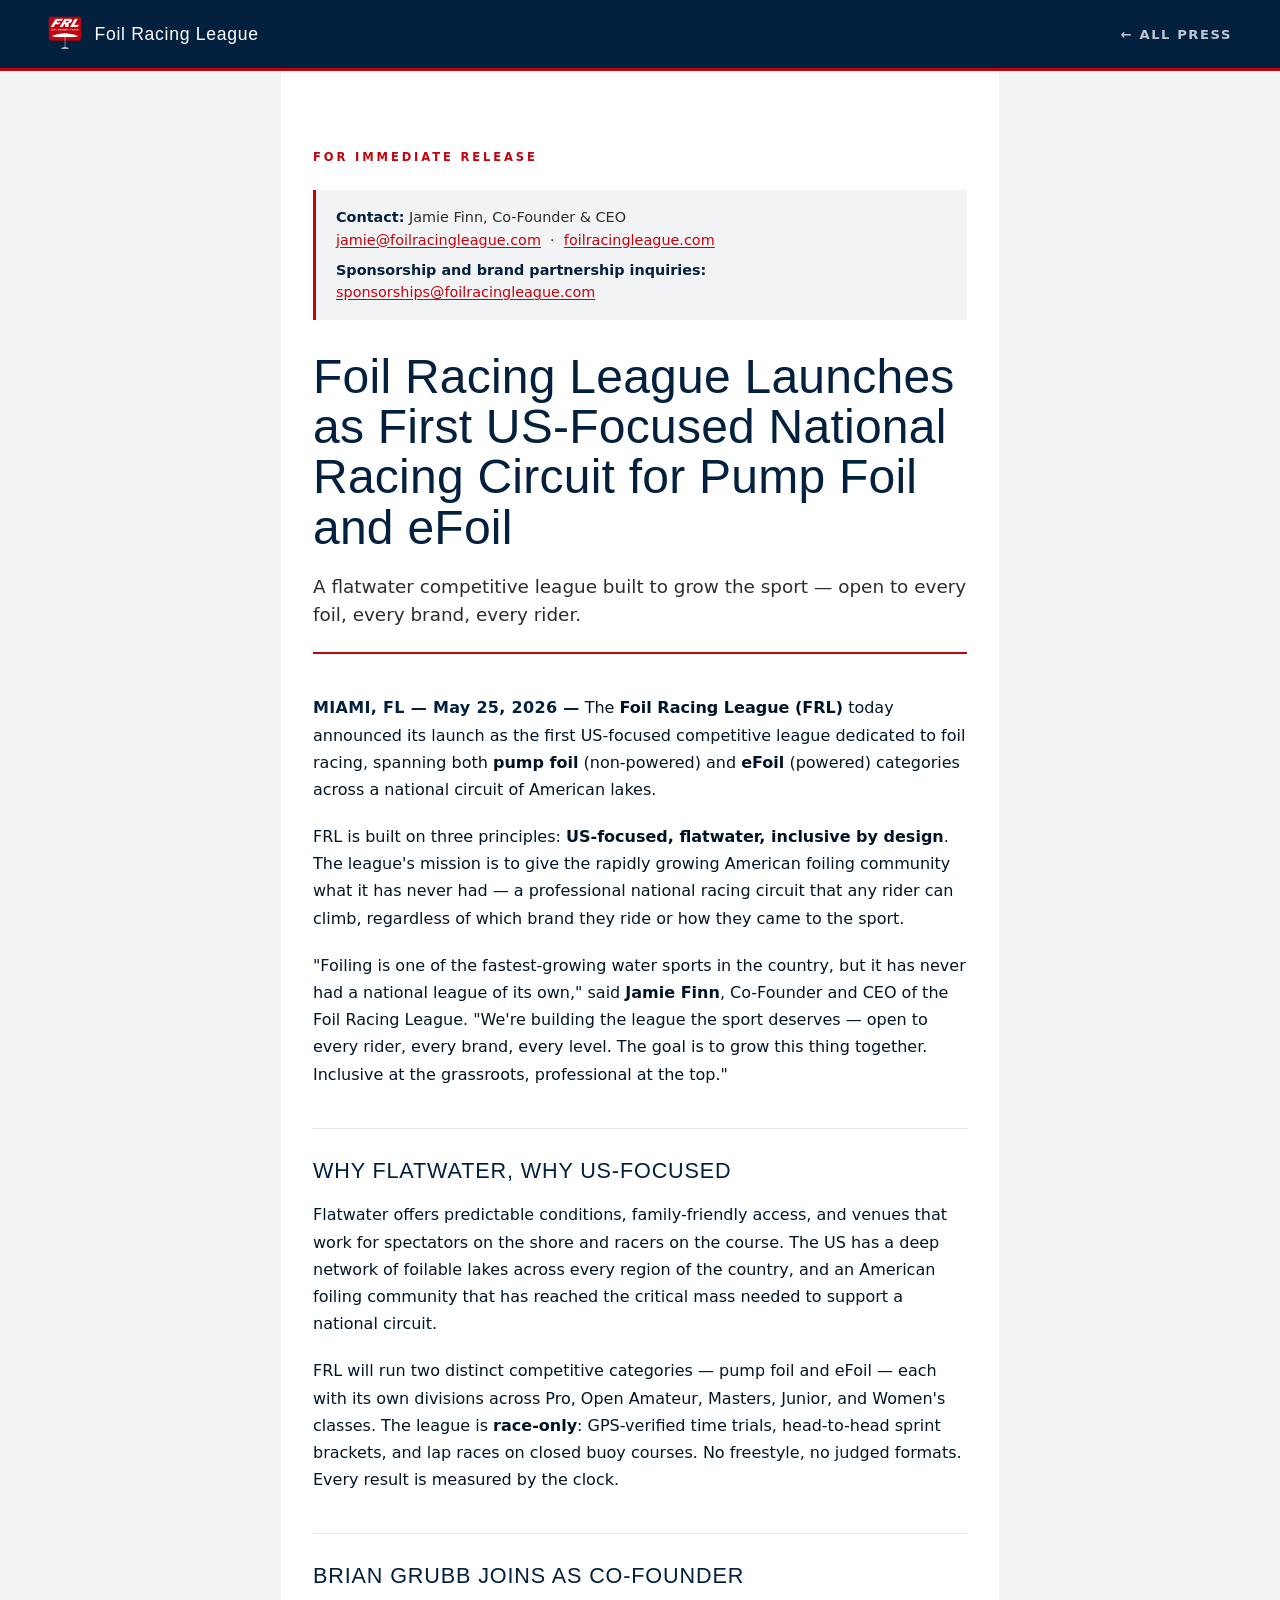
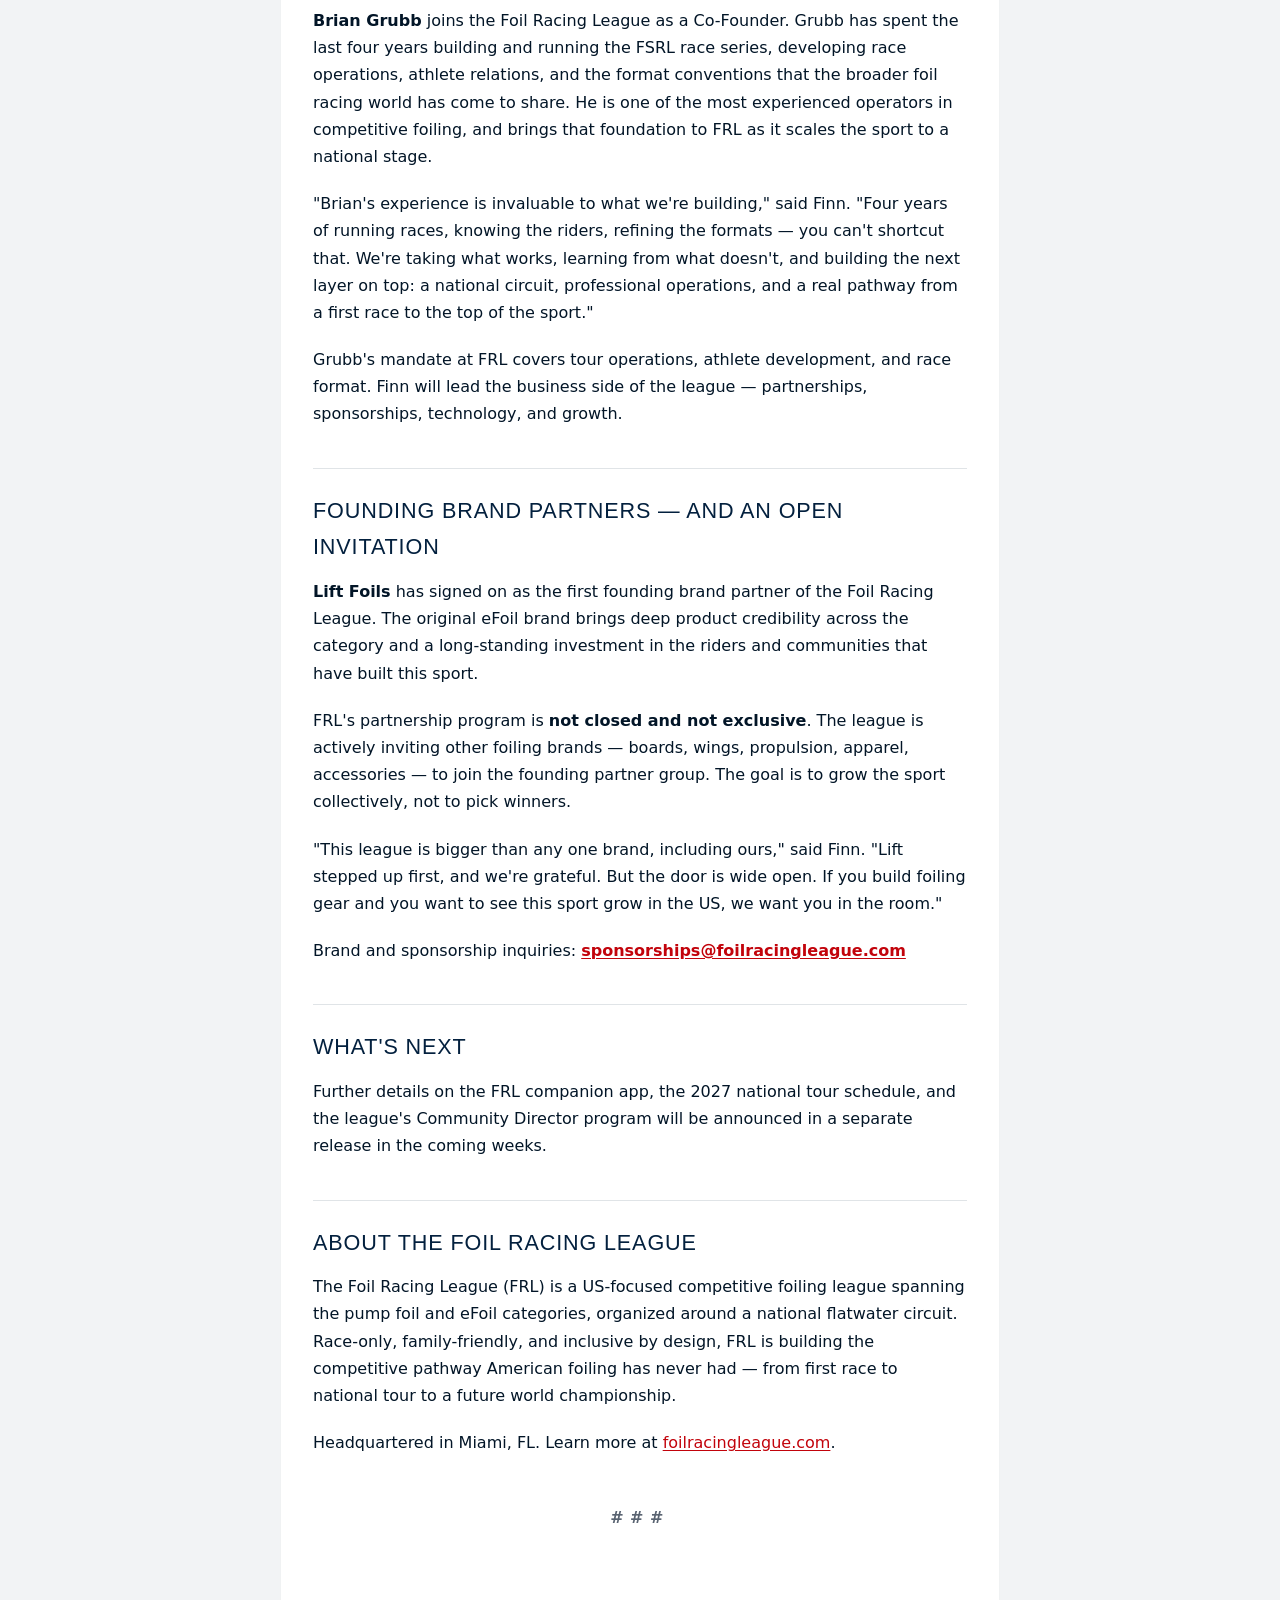
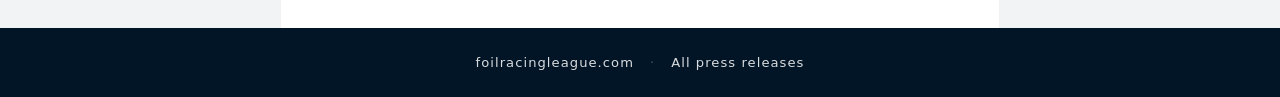
==== press/2026-05-25-frl-launches.html @ 20ca93b4 "Add files via upload" ====
<!DOCTYPE html>
<html lang="en">
<head>
<meta charset="UTF-8">
<meta name="viewport" content="width=device-width, initial-scale=1.0">
<title>Foil Racing League Launches as First US-Focused National Racing Circuit — Foil Racing League</title>
<meta name="description" content="The Foil Racing League today announced its launch as the first US-focused competitive league dedicated to pump foil and eFoil racing.">
<link rel="stylesheet" href="../styles.css">
<link rel="stylesheet" href="press.css">
</head>
<body>

<header class="press-nav">
  <a href="../index.html" class="press-nav__logo">
    <img src="../assets/frl-logo.png" alt="FRL" class="press-nav__badge">
    <span>Foil Racing League</span>
  </a>
  <a href="../index.html#press" class="press-nav__back">← All press</a>
</header>

<article class="release">

  <div class="release__tag">FOR IMMEDIATE RELEASE</div>

  <div class="release__contacts">
    <p>
      <strong>Contact:</strong> Jamie Finn, Co-Founder &amp; CEO<br>
      <a href="mailto:jamie@foilracingleague.com">jamie@foilracingleague.com</a> &nbsp;·&nbsp;
      <a href="https://foilracingleague.com">foilracingleague.com</a>
    </p>
    <p>
      <strong>Sponsorship and brand partnership inquiries:</strong><br>
      <a href="mailto:sponsorships@foilracingleague.com">sponsorships@foilracingleague.com</a>
    </p>
  </div>

  <h1 class="release__headline">
    Foil Racing League Launches as First US-Focused National Racing Circuit for Pump Foil and eFoil
  </h1>

  <p class="release__subhead">
    A flatwater competitive league built to grow the sport — open to every foil, every brand, every rider.
  </p>

  <div class="release__body">

    <p><span class="release__dateline">MIAMI, FL — May 25, 2026 —</span> The <strong>Foil Racing League (FRL)</strong> today announced its launch as the first US-focused competitive league dedicated to foil racing, spanning both <strong>pump foil</strong> (non-powered) and <strong>eFoil</strong> (powered) categories across a national circuit of American lakes.</p>

    <p>FRL is built on three principles: <strong>US-focused, flatwater, inclusive by design</strong>. The league's mission is to give the rapidly growing American foiling community what it has never had — a professional national racing circuit that any rider can climb, regardless of which brand they ride or how they came to the sport.</p>

    <p>"Foiling is one of the fastest-growing water sports in the country, but it has never had a national league of its own," said <strong>Jamie Finn</strong>, Co-Founder and CEO of the Foil Racing League. "We're building the league the sport deserves — open to every rider, every brand, every level. The goal is to grow this thing together. Inclusive at the grassroots, professional at the top."</p>

    <h2 class="release__subheadline">Why flatwater, why US-focused</h2>

    <p>Flatwater offers predictable conditions, family-friendly access, and venues that work for spectators on the shore and racers on the course. The US has a deep network of foilable lakes across every region of the country, and an American foiling community that has reached the critical mass needed to support a national circuit.</p>

    <p>FRL will run two distinct competitive categories — pump foil and eFoil — each with its own divisions across Pro, Open Amateur, Masters, Junior, and Women's classes. The league is <strong>race-only</strong>: GPS-verified time trials, head-to-head sprint brackets, and lap races on closed buoy courses. No freestyle, no judged formats. Every result is measured by the clock.</p>

    <h2 class="release__subheadline">Brian Grubb joins as Co-Founder</h2>

    <p><strong>Brian Grubb</strong> joins the Foil Racing League as a Co-Founder. Grubb has spent the last four years building and running the FSRL race series, developing race operations, athlete relations, and the format conventions that the broader foil racing world has come to share. He is one of the most experienced operators in competitive foiling, and brings that foundation to FRL as it scales the sport to a national stage.</p>

    <p>"Brian's experience is invaluable to what we're building," said Finn. "Four years of running races, knowing the riders, refining the formats — you can't shortcut that. We're taking what works, learning from what doesn't, and building the next layer on top: a national circuit, professional operations, and a real pathway from a first race to the top of the sport."</p>

    <p>Grubb's mandate at FRL covers tour operations, athlete development, and race format. Finn will lead the business side of the league — partnerships, sponsorships, technology, and growth.</p>

    <h2 class="release__subheadline">Founding brand partners — and an open invitation</h2>

    <p><strong>Lift Foils</strong> has signed on as the first founding brand partner of the Foil Racing League. The original eFoil brand brings deep product credibility across the category and a long-standing investment in the riders and communities that have built this sport.</p>

    <p>FRL's partnership program is <strong>not closed and not exclusive</strong>. The league is actively inviting other foiling brands — boards, wings, propulsion, apparel, accessories — to join the founding partner group. The goal is to grow the sport collectively, not to pick winners.</p>

    <p>"This league is bigger than any one brand, including ours," said Finn. "Lift stepped up first, and we're grateful. But the door is wide open. If you build foiling gear and you want to see this sport grow in the US, we want you in the room."</p>

    <p>Brand and sponsorship inquiries: <a href="mailto:sponsorships@foilracingleague.com"><strong>sponsorships@foilracingleague.com</strong></a></p>

    <h2 class="release__subheadline">What's next</h2>

    <p>Further details on the FRL companion app, the 2027 national tour schedule, and the league's Community Director program will be announced in a separate release in the coming weeks.</p>

    <h2 class="release__subheadline">About the Foil Racing League</h2>

    <p>The Foil Racing League (FRL) is a US-focused competitive foiling league spanning the pump foil and eFoil categories, organized around a national flatwater circuit. Race-only, family-friendly, and inclusive by design, FRL is building the competitive pathway American foiling has never had — from first race to national tour to a future world championship.</p>

    <p>Headquartered in Miami, FL. Learn more at <a href="https://foilracingleague.com">foilracingleague.com</a>.</p>

    <p class="release__end">###</p>

  </div>

</article>

<footer class="press-footer">
  <a href="../index.html">foilracingleague.com</a>
  <span>·</span>
  <a href="../index.html#press">All press releases</a>
</footer>

</body>
</html>
---- styles.css ----
/* ============================================================
   FRL — FOIL RACING LEAGUE
   Athletic American sports league aesthetic.
   Big display type, sharp color blocking, generous whitespace.
   ============================================================ */

:root {
  --navy: #03203E;
  --navy-deep: #021527;
  --navy-soft: #0a3057;
  --red: #C2030B;
  --red-bright: #E01018;
  --white: #FFFFFF;
  --off-white: #F2F3F5;
  --light: #E8EAED;
  --slate: #5A6472;
  --slate-dark: #2C2C2A;
  --black: #060A12;

  --font-display: 'Bebas Neue', 'Arial Black', sans-serif;
  --font-body: 'Manrope', system-ui, -apple-system, sans-serif;

  --container: 1200px;
  --section-pad: clamp(4rem, 9vw, 8rem);
  --gutter: clamp(1.25rem, 4vw, 3rem);
  --radius: 4px;
}

/* ============================================================
   RESET / BASE
   ============================================================ */

*, *::before, *::after { box-sizing: border-box; }
html { scroll-behavior: smooth; -webkit-text-size-adjust: 100%; }
body {
  margin: 0;
  font-family: var(--font-body);
  font-size: 17px;
  line-height: 1.6;
  color: var(--navy);
  background: var(--white);
  font-weight: 400;
  -webkit-font-smoothing: antialiased;
  -moz-osx-font-smoothing: grayscale;
  text-rendering: optimizeLegibility;
}

img { max-width: 100%; height: auto; display: block; }
a { color: inherit; text-decoration: none; }
button { font: inherit; cursor: pointer; border: none; background: none; }
ul { list-style: none; padding: 0; margin: 0; }
h1, h2, h3, h4, p { margin: 0; }

::selection { background: var(--red); color: var(--white); }

/* ============================================================
   NAV
   ============================================================ */

.nav {
  position: fixed;
  top: 0; left: 0; right: 0;
  z-index: 50;
  display: flex;
  align-items: center;
  justify-content: space-between;
  padding: 1rem var(--gutter);
  background: rgba(3, 32, 62, 0.92);
  backdrop-filter: blur(12px);
  -webkit-backdrop-filter: blur(12px);
  border-bottom: 1px solid rgba(255, 255, 255, 0.08);
  transition: background 0.3s ease, padding 0.3s ease;
}
.nav.scrolled { padding: 0.65rem var(--gutter); background: rgba(2, 21, 39, 0.96); }
.nav__brand { display: flex; align-items: center; gap: 0.75rem; }
.nav__logo { width: 32px; height: auto; }
.nav__name {
  font-family: var(--font-display);
  font-size: 1.3rem;
  letter-spacing: 0.06em;
  color: var(--white);
  font-weight: 400;
}
.nav__links { display: flex; gap: 2rem; }
.nav__links a {
  color: rgba(255, 255, 255, 0.85);
  font-size: 0.85rem;
  font-weight: 600;
  letter-spacing: 0.08em;
  text-transform: uppercase;
  position: relative;
  padding: 0.5rem 0;
  transition: color 0.2s;
}
.nav__links a::after {
  content: '';
  position: absolute;
  bottom: 0;
  left: 0;
  width: 0;
  height: 2px;
  background: var(--red);
  transition: width 0.25s ease;
}
.nav__links a:hover { color: var(--white); }
.nav__links a:hover::after { width: 100%; }
.nav__cta {
  background: var(--red);
  color: var(--white);
  padding: 0.65rem 1.25rem;
  font-size: 0.8rem;
  font-weight: 700;
  letter-spacing: 0.08em;
  text-transform: uppercase;
  border-radius: var(--radius);
  transition: transform 0.2s ease, background 0.2s ease;
}
.nav__cta:hover { background: var(--red-bright); transform: translateY(-1px); }
.nav__menu-btn { display: none; }

@media (max-width: 880px) {
  .nav__links { display: none; }
  .nav__cta { display: none; }
  .nav__menu-btn {
    display: flex; flex-direction: column; gap: 5px;
    width: 32px; height: 32px;
    align-items: center; justify-content: center;
  }
  .nav__menu-btn span {
    display: block;
    width: 24px; height: 2px;
    background: var(--white);
    transition: transform 0.25s, opacity 0.25s;
  }
  .nav.menu-open .nav__menu-btn span:nth-child(1) { transform: translateY(7px) rotate(45deg); }
  .nav.menu-open .nav__menu-btn span:nth-child(2) { opacity: 0; }
  .nav.menu-open .nav__menu-btn span:nth-child(3) { transform: translateY(-7px) rotate(-45deg); }
  .nav.menu-open .nav__links {
    display: flex;
    position: absolute;
    top: 100%; left: 0; right: 0;
    flex-direction: column;
    gap: 0;
    background: rgba(2, 21, 39, 0.98);
    padding: 1rem 0;
    border-bottom: 2px solid var(--red);
  }
  .nav.menu-open .nav__links a {
    padding: 1rem var(--gutter);
    font-size: 1.05rem;
    border-bottom: 1px solid rgba(255, 255, 255, 0.06);
  }
  .nav.menu-open .nav__cta {
    display: block;
    margin: 1rem var(--gutter);
    text-align: center;
  }
}

/* ============================================================
   HERO
   ============================================================ */

.hero {
  position: relative;
  min-height: 100vh;
  background: var(--navy-deep);
  color: var(--white);
  display: flex;
  align-items: center;
  overflow: hidden;
  padding: 6rem var(--gutter) 4rem;
}
.hero__stripes {
  position: absolute;
  inset: 0;
  display: flex;
  pointer-events: none;
  opacity: 0.12;
}
.stripe { flex: 1; height: 100%; }
.stripe--navy { background: var(--navy-soft); }
.stripe--white { background: var(--white); flex: 0.04; }
.stripe--red { background: var(--red); flex: 0.5; }

.hero__inner {
  position: relative;
  width: 100%;
  max-width: var(--container);
  margin: 0 auto;
  display: grid;
  grid-template-columns: minmax(0, 1fr) minmax(0, 1.4fr);
  gap: clamp(2rem, 6vw, 5rem);
  align-items: center;
}
.hero__badge-wrap {
  display: flex;
  justify-content: center;
  animation: badge-in 1.2s cubic-bezier(0.2, 0.7, 0.3, 1) both;
}
.hero__badge {
  width: min(85%, 380px);
  filter: drop-shadow(0 30px 60px rgba(0,0,0,0.4));
}
.kicker {
  font-family: var(--font-body);
  font-size: 0.78rem;
  font-weight: 700;
  letter-spacing: 0.25em;
  color: var(--red-bright);
  margin-bottom: 1.5rem;
  text-transform: uppercase;
  animation: fade-up 0.9s 0.2s both;
}
.kicker--red { color: var(--red-bright); }
.hero__title {
  font-family: var(--font-display);
  font-size: clamp(4rem, 12vw, 9.5rem);
  line-height: 0.85;
  letter-spacing: -0.01em;
  margin-bottom: 2rem;
  font-weight: 400;
  animation: fade-up 0.9s 0.4s both;
}
.hero__tagline {
  font-size: clamp(1.1rem, 1.8vw, 1.5rem);
  font-weight: 500;
  color: rgba(255, 255, 255, 0.85);
  margin-bottom: 2.5rem;
  max-width: 480px;
  animation: fade-up 0.9s 0.6s both;
}
.hero__cta-row {
  display: flex;
  gap: 1rem;
  flex-wrap: wrap;
  animation: fade-up 0.9s 0.8s both;
}

.btn {
  display: inline-flex;
  align-items: center;
  justify-content: center;
  padding: 1rem 1.75rem;
  font-size: 0.85rem;
  font-weight: 700;
  letter-spacing: 0.12em;
  text-transform: uppercase;
  border-radius: var(--radius);
  transition: transform 0.2s ease, background 0.2s, color 0.2s, border-color 0.2s;
  border: 2px solid transparent;
}
.btn--primary { background: var(--red); color: var(--white); }
.btn--primary:hover { background: var(--red-bright); transform: translateY(-2px); box-shadow: 0 8px 18px rgba(224, 16, 24, 0.35); }
.btn--ghost { color: var(--white); border-color: rgba(255, 255, 255, 0.4); }
.btn--ghost:hover { background: var(--white); color: var(--navy); border-color: var(--white); }
.btn--large { padding: 1.15rem 2rem; font-size: 0.9rem; }

.scroll-cue {
  position: absolute;
  bottom: 2rem;
  left: 50%;
  transform: translateX(-50%);
  display: flex;
  flex-direction: column;
  align-items: center;
  gap: 0.5rem;
  font-size: 0.7rem;
  letter-spacing: 0.4em;
  color: rgba(255, 255, 255, 0.5);
  font-weight: 700;
  animation: fade-up 1s 1s both;
}
.scroll-cue__line {
  width: 1px;
  height: 60px;
  background: linear-gradient(to bottom, rgba(255,255,255,0), rgba(255,255,255,0.6));
  animation: scroll-line 1.8s ease-in-out infinite;
  transform-origin: top;
}

@keyframes badge-in {
  from { opacity: 0; transform: scale(0.85) rotate(-2deg); }
  to { opacity: 1; transform: scale(1) rotate(0); }
}
@keyframes fade-up {
  from { opacity: 0; transform: translateY(20px); }
  to { opacity: 1; transform: translateY(0); }
}
@keyframes scroll-line {
  0%, 100% { transform: scaleY(0.3); opacity: 0.3; }
  50% { transform: scaleY(1); opacity: 1; }
}

@media (max-width: 880px) {
  .hero { padding-top: 8rem; min-height: auto; }
  .hero__inner { grid-template-columns: 1fr; text-align: left; }
  .hero__badge-wrap { order: 2; }
  .hero__badge { width: min(60%, 250px); }
  .hero__title { font-size: clamp(3.5rem, 18vw, 6rem); }
  .scroll-cue { display: none; }
}

/* ============================================================
   SECTIONS
   ============================================================ */

.section {
  padding: var(--section-pad) var(--gutter);
  position: relative;
}
.section--light { background: var(--white); color: var(--navy); }
.section--dark { background: var(--navy-deep); color: var(--white); }
.section--no-top { padding-top: 0; }
.section__container { max-width: var(--container); margin: 0 auto; }
.section__head {
  display: flex;
  align-items: baseline;
  gap: 1.25rem;
  margin-bottom: 1.5rem;
  padding-bottom: 1.25rem;
  border-bottom: 1px solid currentColor;
  border-bottom-color: rgba(3, 32, 62, 0.1);
}
.section--dark .section__head { border-bottom-color: rgba(255, 255, 255, 0.1); }
.section__num {
  font-family: var(--font-display);
  font-size: 1.4rem;
  color: var(--red);
  letter-spacing: 0.05em;
}
.section__label {
  font-size: 0.78rem;
  font-weight: 700;
  letter-spacing: 0.25em;
  text-transform: uppercase;
}

.section__title {
  font-family: var(--font-display);
  font-size: clamp(2.5rem, 6vw, 4.75rem);
  line-height: 0.95;
  letter-spacing: -0.005em;
  font-weight: 400;
  margin-bottom: 1.5rem;
  max-width: 16ch;
}
.accent { color: var(--red); }
.section--dark .accent--red { color: var(--red-bright); }

.section__lede {
  font-size: clamp(1.05rem, 1.4vw, 1.2rem);
  line-height: 1.55;
  max-width: 60ch;
  margin-bottom: 4rem;
  color: var(--slate-dark);
  font-weight: 500;
}
.section--dark .section__lede { color: rgba(255, 255, 255, 0.75); }

/* ============================================================
   STATS
   ============================================================ */

.stats {
  display: grid;
  grid-template-columns: repeat(3, 1fr);
  gap: 1.5rem;
  margin-top: 2rem;
}
.stat {
  background: var(--off-white);
  padding: 2.25rem 2rem 2rem;
  border-left: 4px solid var(--red);
  border-radius: 0 var(--radius) var(--radius) 0;
  transition: transform 0.3s ease, box-shadow 0.3s ease;
}
.stat:hover { transform: translateY(-3px); box-shadow: 0 12px 32px rgba(3, 32, 62, 0.12); }
.stats--dark .stat {
  background: rgba(255, 255, 255, 0.04);
  border-left-color: var(--red-bright);
}
.stats--dark .stat:hover { background: rgba(255, 255, 255, 0.07); }
.stat__num {
  font-family: var(--font-display);
  font-size: clamp(3.5rem, 6vw, 5rem);
  line-height: 1;
  letter-spacing: -0.005em;
  margin-bottom: 1rem;
  color: var(--navy);
}
.stats--dark .stat__num { color: var(--white); }
.stat__caption {
  font-size: 0.95rem;
  line-height: 1.55;
  color: var(--slate-dark);
}
.stats--dark .stat__caption { color: rgba(255, 255, 255, 0.78); }
.stat strong { color: var(--navy); font-weight: 700; }
.stats--dark .stat strong { color: var(--white); }

@media (max-width: 880px) {
  .stats { grid-template-columns: 1fr; gap: 1rem; }
}

/* ============================================================
   FORMAT
   ============================================================ */

.format-grid {
  display: grid;
  grid-template-columns: 1fr 1fr;
  gap: 1.5rem;
  margin-top: 3rem;
}
.format-card {
  background: var(--off-white);
  border-radius: var(--radius);
  overflow: hidden;
  transition: transform 0.3s ease, box-shadow 0.3s ease;
}
.format-card:hover { transform: translateY(-4px); box-shadow: 0 16px 40px rgba(3, 32, 62, 0.15); }
.format-card__top {
  padding: 1.5rem 2rem 1.25rem;
  color: var(--white);
}
.format-card--navy .format-card__top { background: var(--navy); }
.format-card--red .format-card__top { background: var(--red); }
.format-card__head {
  font-family: var(--font-display);
  font-size: 1.85rem;
  letter-spacing: 0.06em;
}
.format-card__sub {
  font-size: 0.9rem;
  font-style: italic;
  opacity: 0.85;
  margin-top: 0.25rem;
}
.format-card__list {
  padding: 2rem;
  display: flex;
  flex-direction: column;
  gap: 1.1rem;
}
.format-card__list li {
  position: relative;
  padding-left: 1.4rem;
  font-size: 0.98rem;
  line-height: 1.5;
}
.format-card__list li::before {
  content: '';
  position: absolute;
  left: 0; top: 0.55rem;
  width: 8px; height: 8px;
  background: var(--red);
  border-radius: 50%;
}
.format-card__list strong { font-weight: 700; }

@media (max-width: 880px) {
  .format-grid { grid-template-columns: 1fr; }
}

/* ----- 1v1 format detail: course diagram + caption ----- */
.format-detail {
  display: grid;
  grid-template-columns: 1.6fr 1fr;
  gap: 2.5rem;
  align-items: center;
  margin-top: 3.5rem;
  padding: 2rem;
  background: var(--light);
  border-radius: var(--radius);
}
.format-detail__diagram {
  width: 100%;
}
.format-detail__diagram object,
.format-detail__diagram img {
  width: 100%;
  height: auto;
  display: block;
}
.format-detail__caption {
  display: flex;
  flex-direction: column;
  gap: 0.85rem;
}
.format-detail__tag {
  display: inline-block;
  align-self: flex-start;
  background: var(--red);
  color: #fff;
  font-size: 0.72rem;
  font-weight: 800;
  letter-spacing: 1.5px;
  padding: 0.4rem 0.85rem;
  border-radius: 3px;
}
.format-detail__title {
  font-family: 'Bebas Neue', Impact, sans-serif;
  font-size: 1.9rem;
  letter-spacing: 0.5px;
  line-height: 1.05;
  color: var(--navy);
  margin: 0;
}
.format-detail__caption p {
  font-size: 0.97rem;
  line-height: 1.55;
  color: var(--navy);
  margin: 0;
}
.format-detail__tagline {
  color: var(--slate) !important;
  font-size: 0.92rem !important;
  border-left: 3px solid var(--red);
  padding-left: 0.85rem;
  margin-top: 0.25rem !important;
}
@media (max-width: 880px) {
  .format-detail {
    grid-template-columns: 1fr;
    gap: 1.5rem;
    padding: 1.5rem;
  }
}

/* ============================================================
   MECHANISMS (WEEKEND DESIGN)
   ============================================================ */

.mechanisms {
  display: flex;
  flex-direction: column;
  gap: 0;
  margin-top: 3rem;
}
.mech {
  display: grid;
  grid-template-columns: 140px 1fr;
  gap: 2rem;
  padding: 2rem 0;
  border-bottom: 1px solid rgba(3, 32, 62, 0.08);
  align-items: start;
}
.mech:last-child { border-bottom: none; }
.mech__num {
  font-family: var(--font-display);
  font-size: clamp(3.5rem, 6vw, 5rem);
  color: var(--red);
  line-height: 0.85;
}
.mech__title {
  font-family: var(--font-display);
  font-size: 1.85rem;
  font-weight: 400;
  margin-bottom: 0.6rem;
  letter-spacing: 0.005em;
  color: var(--navy);
}
.mech__body p {
  color: var(--slate-dark);
  line-height: 1.6;
  font-size: 1.02rem;
  max-width: 60ch;
}

@media (max-width: 700px) {
  .mech { grid-template-columns: 1fr; gap: 0.5rem; }
  .mech__num { font-size: 3rem; }
}

/* ============================================================
   TOUR
   ============================================================ */

.tour-grid {
  display: grid;
  grid-template-columns: repeat(4, 1fr);
  gap: 1rem;
  margin-top: 2rem;
}
.lake {
  background: rgba(255, 255, 255, 0.04);
  padding: 1.5rem 1.25rem 1.5rem;
  border-radius: var(--radius);
  position: relative;
  border-top: 3px solid var(--red-bright);
  transition: transform 0.3s ease, background 0.3s ease;
}
.lake:hover { transform: translateY(-4px); background: rgba(255, 255, 255, 0.07); }
.lake__num {
  font-family: var(--font-display);
  font-size: 1.4rem;
  color: var(--red-bright);
  display: inline-block;
  margin-right: 0.5rem;
}
.lake__date {
  display: inline-block;
  font-size: 0.7rem;
  font-weight: 700;
  letter-spacing: 0.18em;
  color: rgba(255, 255, 255, 0.6);
  text-transform: uppercase;
}
.lake__name {
  font-family: var(--font-display);
  font-size: 1.6rem;
  margin-top: 1rem;
  color: var(--white);
}
.lake__loc {
  font-size: 0.9rem;
  color: rgba(255, 255, 255, 0.65);
  margin-top: 0.15rem;
}
.lake__note {
  margin-top: 1rem;
  font-size: 0.8rem;
  font-style: italic;
  color: var(--red-bright);
  font-weight: 600;
}
.lake--hero {
  background: var(--red);
  border-top-color: var(--white);
  grid-row: span 1;
}
.lake--hero:hover { background: var(--red-bright); }
.lake--hero .lake__num,
.lake--hero .lake__date,
.lake--hero .lake__loc,
.lake--hero .lake__note { color: var(--white); }
.lake--hero .lake__date { opacity: 0.85; }
.lake--hero .lake__note { font-style: normal; font-weight: 800; letter-spacing: 0.1em; }

@media (max-width: 1000px) { .tour-grid { grid-template-columns: repeat(2, 1fr); } }
@media (max-width: 500px) { .tour-grid { grid-template-columns: 1fr; } }

/* ============================================================
   FOUNDING MEMBERS
   ============================================================ */

.members-grid {
  display: grid;
  grid-template-columns: repeat(3, 1fr);
  gap: 1.25rem;
  margin-top: 3rem;
}
.member-card {
  background: var(--off-white);
  border-radius: var(--radius);
  padding: 2rem 1.75rem;
  border-top: 4px solid var(--slate);
  display: flex;
  flex-direction: column;
  gap: 1rem;
  transition: transform 0.3s ease, box-shadow 0.3s ease;
  position: relative;
}
.member-card:hover {
  transform: translateY(-4px);
  box-shadow: 0 14px 32px rgba(3, 32, 62, 0.12);
}
.member-card__status {
  font-size: 0.7rem;
  font-weight: 800;
  letter-spacing: 0.2em;
  color: var(--slate);
  text-transform: uppercase;
  display: flex;
  align-items: center;
  gap: 0.5rem;
}
.member-card__status--open {
  color: var(--slate);
  opacity: 0.65;
}
.member-card__dot {
  display: inline-block;
  width: 8px;
  height: 8px;
  border-radius: 50%;
  background: var(--red);
  box-shadow: 0 0 0 4px rgba(194, 3, 11, 0.18);
  animation: member-pulse 2.2s ease-in-out infinite;
}
@keyframes member-pulse {
  0%, 100% { box-shadow: 0 0 0 4px rgba(194, 3, 11, 0.18); }
  50%      { box-shadow: 0 0 0 8px rgba(194, 3, 11, 0.06); }
}
.member-card__brand {
  font-family: var(--font-display);
  font-size: 2rem;
  letter-spacing: 0.01em;
  color: var(--navy);
  line-height: 1;
}
.member-card__note {
  font-size: 0.93rem;
  line-height: 1.55;
  color: var(--slate-dark);
  margin: 0;
  flex: 1;
}

.member-card--signed {
  background: var(--white);
  border-top-color: var(--red);
  box-shadow: 0 8px 22px rgba(3, 32, 62, 0.08);
}
.member-card--signed .member-card__status {
  color: var(--red);
}
.member-card--signed .member-card__brand {
  color: var(--navy);
}

.members__strap {
  margin-top: 3rem;
  padding: 1.75rem 2rem;
  text-align: center;
  font-size: clamp(0.95rem, 1.4vw, 1.1rem);
  font-weight: 600;
  color: var(--navy);
  border-top: 2px solid var(--red);
  border-bottom: 2px solid var(--red);
  background: var(--off-white);
  line-height: 1.55;
}
.members__strap strong { font-weight: 800; color: var(--red); }

@media (max-width: 900px) { .members-grid { grid-template-columns: 1fr; } }

/* ============================================================
   DIVISIONS
   ============================================================ */

.divisions {
  display: grid;
  grid-template-columns: repeat(3, 1fr);
  gap: 1.5rem;
  margin-top: 3rem;
}
.divisions--two {
  grid-template-columns: repeat(2, 1fr);
  max-width: 900px;
  margin-left: auto;
  margin-right: auto;
  gap: 2rem;
}
.division-col {
  background: var(--off-white);
  border-radius: var(--radius);
  overflow: hidden;
}
.division-col__head {
  font-family: var(--font-display);
  font-size: 1.4rem;
  color: var(--white);
  padding: 1rem 1.5rem;
  letter-spacing: 0.08em;
}
.division-col__head--navy { background: var(--navy); }
.division-col__head--red { background: var(--red); }
.division-col__list {
  padding: 1.25rem 1.5rem;
}
.division-col__list li {
  padding: 0.7rem 0;
  border-bottom: 1px solid rgba(3, 32, 62, 0.06);
  font-size: 0.98rem;
  font-weight: 500;
  position: relative;
  padding-left: 1.25rem;
}
.division-col__list li:last-child { border-bottom: none; }
.division-col__list li::before {
  content: '';
  position: absolute;
  left: 0; top: 50%;
  transform: translateY(-50%);
  width: 6px; height: 6px;
  background: var(--red);
}
.divisions__footer {
  margin-top: 1.25rem;
  font-size: 0.95rem;
  color: var(--slate);
  text-align: center;
}

/* ----- Pro purse callout ----- */
.divisions-footer {
  margin-top: 2.75rem;
}
.purse-callout {
  display: flex;
  align-items: center;
  gap: 1.75rem;
  background: var(--navy-deep, #021527);
  color: #fff;
  padding: 1.25rem 1.75rem;
  border-radius: var(--radius);
  border-left: 6px solid var(--red);
  max-width: 760px;
  margin: 0 auto;
}
.purse-callout__amount {
  font-family: 'Bebas Neue', Impact, sans-serif;
  font-size: 3.2rem;
  line-height: 1;
  color: var(--red-bright, #E83A56);
  letter-spacing: 1px;
  flex-shrink: 0;
}
.purse-callout__label {
  display: flex;
  flex-direction: column;
  gap: 0.3rem;
}
.purse-callout__label strong {
  font-family: 'Bebas Neue', Impact, sans-serif;
  font-size: 1.5rem;
  letter-spacing: 0.8px;
  color: #fff;
  font-weight: normal;
}
.purse-callout__label span {
  font-size: 0.88rem;
  color: rgba(255, 255, 255, 0.7);
  font-style: italic;
  line-height: 1.4;
}
@media (max-width: 600px) {
  .purse-callout {
    flex-direction: column;
    text-align: center;
    align-items: center;
    gap: 0.75rem;
  }
}

@media (max-width: 880px) {
  .divisions { grid-template-columns: 1fr; }
  .divisions--two { grid-template-columns: 1fr; gap: 1rem; }
}

/* ============================================================
   QUALIFICATION
   ============================================================ */

.qual-grid {
  display: grid;
  grid-template-columns: repeat(4, 1fr);
  gap: 1rem;
  margin-top: 3rem;
}
.qual-card {
  background: rgba(255, 255, 255, 0.04);
  padding: 1.75rem 1.4rem 1.75rem;
  border-radius: var(--radius);
  border-top: 3px solid var(--red-bright);
  transition: transform 0.3s ease, background 0.3s ease;
  display: flex;
  flex-direction: column;
}
.qual-card:hover {
  transform: translateY(-4px);
  background: rgba(255, 255, 255, 0.07);
}
.qual-card__tag {
  font-size: 0.7rem;
  font-weight: 800;
  letter-spacing: 0.22em;
  color: var(--red-bright);
  margin-bottom: 1.1rem;
  text-transform: uppercase;
  line-height: 1.2;
}
.qual-card__title {
  font-family: var(--font-display);
  font-size: 1.6rem;
  font-weight: 400;
  margin: 0 0 1rem;
  letter-spacing: 0.005em;
  color: var(--white);
}
.qual-card p {
  font-size: 0.9rem;
  line-height: 1.55;
  color: rgba(255, 255, 255, 0.75);
  margin: 0;
}
.qual__strap {
  margin-top: 3rem;
  padding: 1.5rem 2rem;
  text-align: center;
  font-size: clamp(0.95rem, 1.3vw, 1.05rem);
  font-weight: 600;
  color: var(--white);
  border-top: 2px solid var(--red-bright);
  border-bottom: 2px solid var(--red-bright);
  background: rgba(255, 255, 255, 0.03);
  line-height: 1.55;
  letter-spacing: 0.01em;
}
.qual__strap strong { font-weight: 800; color: var(--red-bright); }

@media (max-width: 1000px) {
  .qual-grid { grid-template-columns: 1fr 1fr; }
}
@media (max-width: 600px) {
  .qual-grid { grid-template-columns: 1fr; }
}

/* ============================================================
   BUILD PATH
   ============================================================ */

.build-grid {
  display: grid;
  grid-template-columns: repeat(4, 1fr);
  gap: 1.25rem;
  margin-top: 3rem;
}
.build-card {
  background: var(--off-white);
  padding: 2rem 1.5rem;
  border-radius: var(--radius);
  border-top: 4px solid var(--red);
  transition: transform 0.3s ease, box-shadow 0.3s ease;
}
.build-card:hover { transform: translateY(-4px); box-shadow: 0 14px 32px rgba(3, 32, 62, 0.14); }
.build-card__year {
  font-size: 0.75rem;
  font-weight: 800;
  letter-spacing: 0.2em;
  color: var(--red);
  margin-bottom: 1rem;
  display: inline-flex;
  align-items: center;
  gap: 0.5rem;
}
.build-card h3 {
  font-family: var(--font-display);
  font-size: 1.85rem;
  font-weight: 400;
  margin-bottom: 1rem;
  letter-spacing: 0.005em;
  color: var(--navy);
}
.build-card p {
  font-size: 0.93rem;
  line-height: 1.55;
  color: var(--slate-dark);
}

.build-card--hero {
  background: var(--navy);
  border-top-color: var(--white);
  position: relative;
}
.build-card--hero .build-card__year { color: var(--red-bright); }
.build-card--hero h3 {
  color: var(--white);
}
.build-card--hero p { color: rgba(255, 255, 255, 0.78); }
.build-card--hero p strong { color: var(--white); font-weight: 800; }
.build-card--hero:hover {
  background: #0a3057;
  box-shadow: 0 14px 32px rgba(3, 32, 62, 0.32);
}
.build__groundwork {
  margin-top: 2rem;
  padding: 1.5rem 2rem;
  font-size: clamp(0.95rem, 1.4vw, 1.05rem);
  line-height: 1.55;
  color: var(--navy);
  background: var(--off-white);
  border-left: 4px solid var(--red);
  border-radius: var(--radius);
}
.build__groundwork strong { color: var(--red); font-weight: 800; letter-spacing: 0.04em; }

@media (max-width: 880px) {
  .build-grid { grid-template-columns: 1fr 1fr; }
}
@media (max-width: 500px) {
  .build-grid { grid-template-columns: 1fr; }
}

/* ============================================================
   PRESS
   ============================================================ */

.press-grid {
  display: grid;
  grid-template-columns: repeat(3, 1fr);
  gap: 1.25rem;
  margin-top: 3rem;
}
.press-card {
  background: rgba(255, 255, 255, 0.04);
  border: 1px solid rgba(255, 255, 255, 0.08);
  border-radius: var(--radius);
  padding: 1.75rem 1.6rem 1.5rem;
  display: flex;
  flex-direction: column;
  gap: 0.9rem;
  transition: transform 0.3s ease, background 0.3s ease, border-color 0.3s ease;
}
.press-card:hover {
  transform: translateY(-4px);
  background: rgba(255, 255, 255, 0.06);
  border-color: rgba(194, 3, 11, 0.4);
}
.press-card__dateline {
  font-size: 0.7rem;
  font-weight: 800;
  letter-spacing: 0.22em;
  color: var(--red-bright);
  text-transform: uppercase;
}
.press-card__title {
  font-family: var(--font-display);
  font-size: 1.5rem;
  font-weight: 400;
  letter-spacing: 0.01em;
  color: var(--white);
  line-height: 1.15;
  margin: 0;
}
.press-card__excerpt {
  font-size: 0.93rem;
  line-height: 1.55;
  color: rgba(255, 255, 255, 0.72);
  margin: 0;
  flex: 1;
}
.press-card__link {
  font-size: 0.82rem;
  font-weight: 800;
  letter-spacing: 0.15em;
  color: var(--red-bright);
  text-transform: uppercase;
  text-decoration: none;
  padding-top: 0.5rem;
  border-top: 1px solid rgba(255, 255, 255, 0.1);
  transition: color 0.2s ease;
}
.press-card__link:hover { color: var(--white); }

.press-inquiries {
  color: var(--red-bright);
  text-decoration: none;
  font-weight: 700;
  border-bottom: 1px solid rgba(194, 3, 11, 0.4);
  transition: border-color 0.2s ease;
}
.press-inquiries:hover { border-color: var(--red-bright); }

@media (max-width: 1000px) { .press-grid { grid-template-columns: 1fr 1fr; } }
@media (max-width: 600px)  { .press-grid { grid-template-columns: 1fr; } }

/* ============================================================
   CONTACT / CTA
   ============================================================ */

.contact {
  background: var(--navy-deep);
  color: var(--white);
  padding: var(--section-pad) var(--gutter);
  position: relative;
  overflow: hidden;
}
.contact::before {
  content: '';
  position: absolute;
  inset: 0;
  background: linear-gradient(135deg, var(--navy-deep) 0%, var(--navy) 60%, var(--navy-deep) 100%);
  opacity: 0.7;
  z-index: 0;
}
.contact__inner {
  position: relative;
  z-index: 1;
  max-width: var(--container);
  margin: 0 auto;
  display: grid;
  grid-template-columns: 1fr 1.2fr;
  gap: clamp(2rem, 6vw, 5rem);
  align-items: center;
}
.contact__title {
  font-family: var(--font-display);
  font-size: clamp(3rem, 7vw, 5.5rem);
  line-height: 0.9;
  margin-top: 1.5rem;
  margin-bottom: 2.5rem;
  font-weight: 400;
}
.contact__badge {
  width: min(50%, 180px);
  filter: drop-shadow(0 20px 40px rgba(0,0,0,0.4));
}
.contact__sub {
  font-family: var(--font-display);
  font-size: clamp(1.5rem, 2.5vw, 2.1rem);
  font-weight: 400;
  line-height: 1.15;
  margin-bottom: 1.5rem;
  letter-spacing: 0.005em;
}
.contact__body {
  font-size: 1.05rem;
  line-height: 1.6;
  color: rgba(255, 255, 255, 0.8);
  margin-bottom: 2rem;
  max-width: 50ch;
}
.contact__body strong { color: var(--white); font-weight: 700; }
.contact__details {
  display: flex;
  align-items: center;
  gap: 0.75rem;
  font-size: 0.95rem;
  margin-bottom: 2rem;
  flex-wrap: wrap;
}
.contact__email, .contact__site {
  color: var(--white);
  border-bottom: 1px solid var(--red-bright);
  padding-bottom: 2px;
  transition: color 0.2s ease;
}
.contact__email:hover, .contact__site:hover { color: var(--red-bright); }
.contact__sep { color: rgba(255, 255, 255, 0.4); }
.contact__cta-row {
  display: flex;
  gap: 0.85rem;
  flex-wrap: wrap;
}

@media (max-width: 880px) {
  .contact__inner { grid-template-columns: 1fr; }
  .contact__badge { width: 130px; }
}

/* ============================================================
   FOOTER
   ============================================================ */

.footer {
  background: var(--black);
  color: rgba(255, 255, 255, 0.7);
  padding: 4rem var(--gutter) 2rem;
}
.footer__inner {
  max-width: var(--container);
  margin: 0 auto;
  display: grid;
  grid-template-columns: 80px 1.5fr 1fr 1fr;
  gap: 3rem;
  align-items: start;
}
.footer__logo { width: 60px; }
.footer__head {
  font-family: var(--font-display);
  font-size: 1.05rem;
  letter-spacing: 0.15em;
  color: var(--white);
  margin-bottom: 1rem;
}
.footer__col p { font-size: 0.92rem; line-height: 1.5; }
.footer__col a {
  display: block;
  font-size: 0.92rem;
  padding: 0.3rem 0;
  transition: color 0.2s ease;
}
.footer__col a:hover { color: var(--white); }
.footer__bottom {
  grid-column: 1 / -1;
  margin-top: 3rem;
  padding-top: 2rem;
  border-top: 1px solid rgba(255, 255, 255, 0.08);
  font-size: 0.8rem;
  color: rgba(255, 255, 255, 0.4);
}

@media (max-width: 700px) {
  .footer__inner {
    grid-template-columns: 1fr;
    gap: 2rem;
  }
  .footer__bottom { margin-top: 1rem; }
}

/* ============================================================
   REVEAL ANIMATIONS
   ============================================================ */

.reveal {
  opacity: 0;
  transform: translateY(28px);
  transition: opacity 0.8s ease, transform 0.8s cubic-bezier(0.2, 0.7, 0.3, 1);
}
.reveal.is-visible { opacity: 1; transform: translateY(0); }

@media (prefers-reduced-motion: reduce) {
  *, *::before, *::after { animation-duration: 0.01ms !important; transition-duration: 0.01ms !important; }
  .reveal { opacity: 1; transform: none; }
}
---- press/press.css ----
/* ============================================================
   PRESS RELEASE PAGE STYLES
   Loaded after styles.css; overrides body background and
   provides the centered press-release reading layout.
   ============================================================ */

html, body {
  background: var(--off-white);
  color: var(--navy-deep, #021527);
}

/* ---- Top nav ---- */
.press-nav {
  background: var(--navy);
  color: var(--white);
  padding: 1rem clamp(1.25rem, 4vw, 3rem);
  display: flex;
  justify-content: space-between;
  align-items: center;
  border-bottom: 3px solid var(--red);
}
.press-nav__logo {
  display: flex;
  align-items: center;
  gap: 0.75rem;
  color: var(--white);
  text-decoration: none;
  font-family: var(--font-display);
  font-size: 1.1rem;
  letter-spacing: 0.04em;
}
.press-nav__badge {
  height: 36px;
  width: auto;
}
.press-nav__back {
  color: rgba(255, 255, 255, 0.75);
  text-decoration: none;
  font-size: 0.82rem;
  font-weight: 700;
  letter-spacing: 0.12em;
  text-transform: uppercase;
  transition: color 0.2s ease;
}
.press-nav__back:hover { color: var(--white); }

/* ---- Release container ---- */
.release {
  max-width: 720px;
  margin: 0 auto;
  padding: clamp(2.5rem, 6vw, 5rem) clamp(1.25rem, 4vw, 2rem);
  background: var(--white);
  border-left: 1px solid rgba(3, 32, 62, 0.06);
  border-right: 1px solid rgba(3, 32, 62, 0.06);
  min-height: 70vh;
}

.release__tag {
  font-size: 0.72rem;
  font-weight: 800;
  letter-spacing: 0.25em;
  color: var(--red);
  margin-bottom: 1.5rem;
  text-transform: uppercase;
}

.release__contacts {
  background: var(--off-white);
  border-left: 3px solid var(--red);
  padding: 1rem 1.25rem;
  margin: 0 0 2rem;
  font-size: 0.9rem;
  line-height: 1.55;
  color: var(--slate-dark);
}
.release__contacts p { margin: 0 0 0.5rem; }
.release__contacts p:last-child { margin-bottom: 0; }
.release__contacts strong { color: var(--navy); font-weight: 700; }
.release__contacts a {
  color: var(--red);
  text-decoration: underline;
  text-underline-offset: 2px;
}

.release__headline {
  font-family: var(--font-display);
  font-size: clamp(2rem, 4.5vw, 3rem);
  font-weight: 400;
  line-height: 1.05;
  color: var(--navy);
  letter-spacing: 0.005em;
  margin: 0 0 1.25rem;
}

.release__subhead {
  font-size: clamp(1rem, 1.6vw, 1.15rem);
  line-height: 1.5;
  color: var(--slate-dark);
  margin: 0 0 2.5rem;
  padding-bottom: 1.5rem;
  border-bottom: 2px solid var(--red);
  font-weight: 500;
}

.release__body {
  font-size: 1rem;
  line-height: 1.7;
  color: var(--navy-deep, #021527);
}
.release__body p {
  margin: 0 0 1.25rem;
}
.release__body a {
  color: var(--red);
  text-decoration: underline;
  text-underline-offset: 2px;
}

.release__dateline {
  font-weight: 800;
  color: var(--navy);
  letter-spacing: 0.02em;
}

.release__subheadline {
  font-family: var(--font-display);
  font-size: 1.35rem;
  font-weight: 400;
  letter-spacing: 0.04em;
  color: var(--navy);
  text-transform: uppercase;
  margin: 2.5rem 0 0.75rem;
  padding-top: 1.5rem;
  border-top: 1px solid rgba(3, 32, 62, 0.12);
}

.release__end {
  text-align: center;
  font-weight: 800;
  letter-spacing: 0.4em;
  color: var(--slate);
  margin-top: 3rem !important;
}

/* ---- Footer ---- */
.press-footer {
  background: var(--navy-deep, #021527);
  color: rgba(255, 255, 255, 0.55);
  padding: 1.5rem clamp(1.25rem, 4vw, 3rem);
  text-align: center;
  font-size: 0.82rem;
  letter-spacing: 0.08em;
  display: flex;
  justify-content: center;
  gap: 1rem;
}
.press-footer a {
  color: rgba(255, 255, 255, 0.85);
  text-decoration: none;
}
.press-footer a:hover { color: var(--white); }
.press-footer span { opacity: 0.5; }
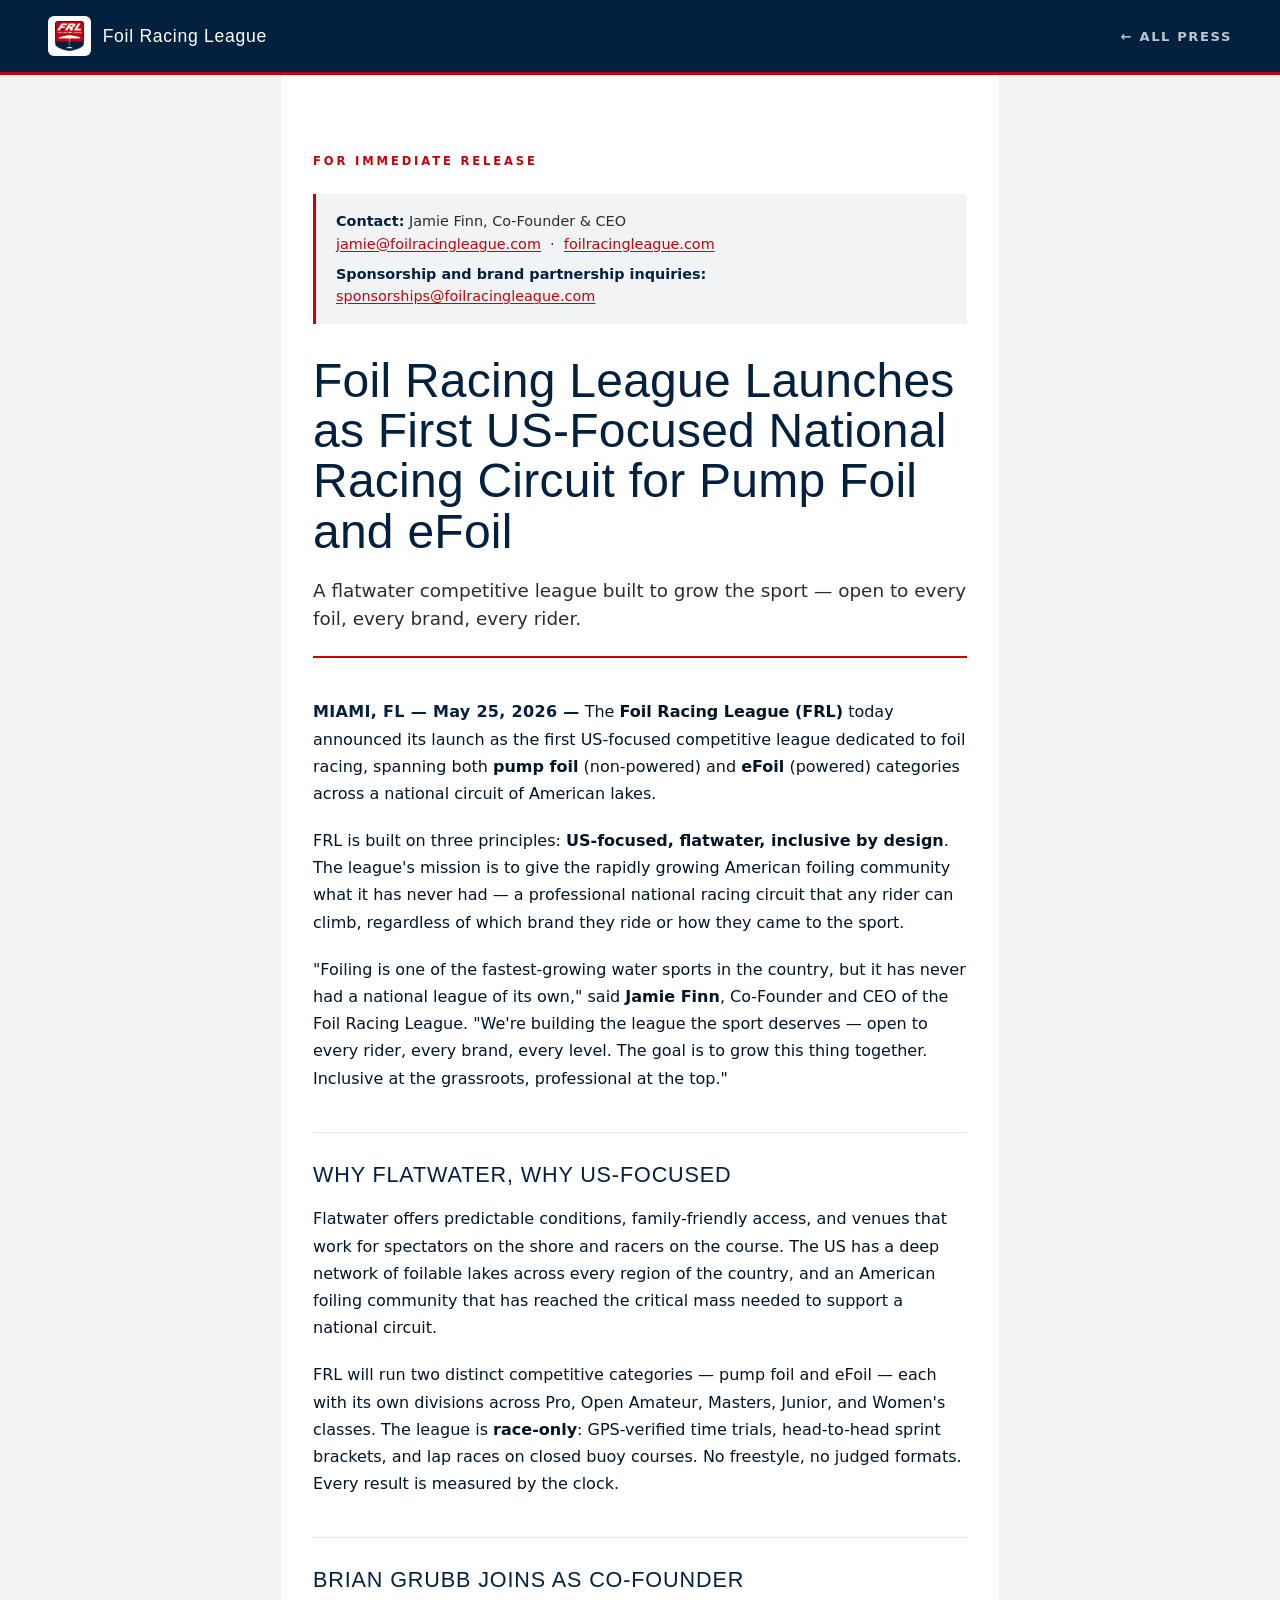
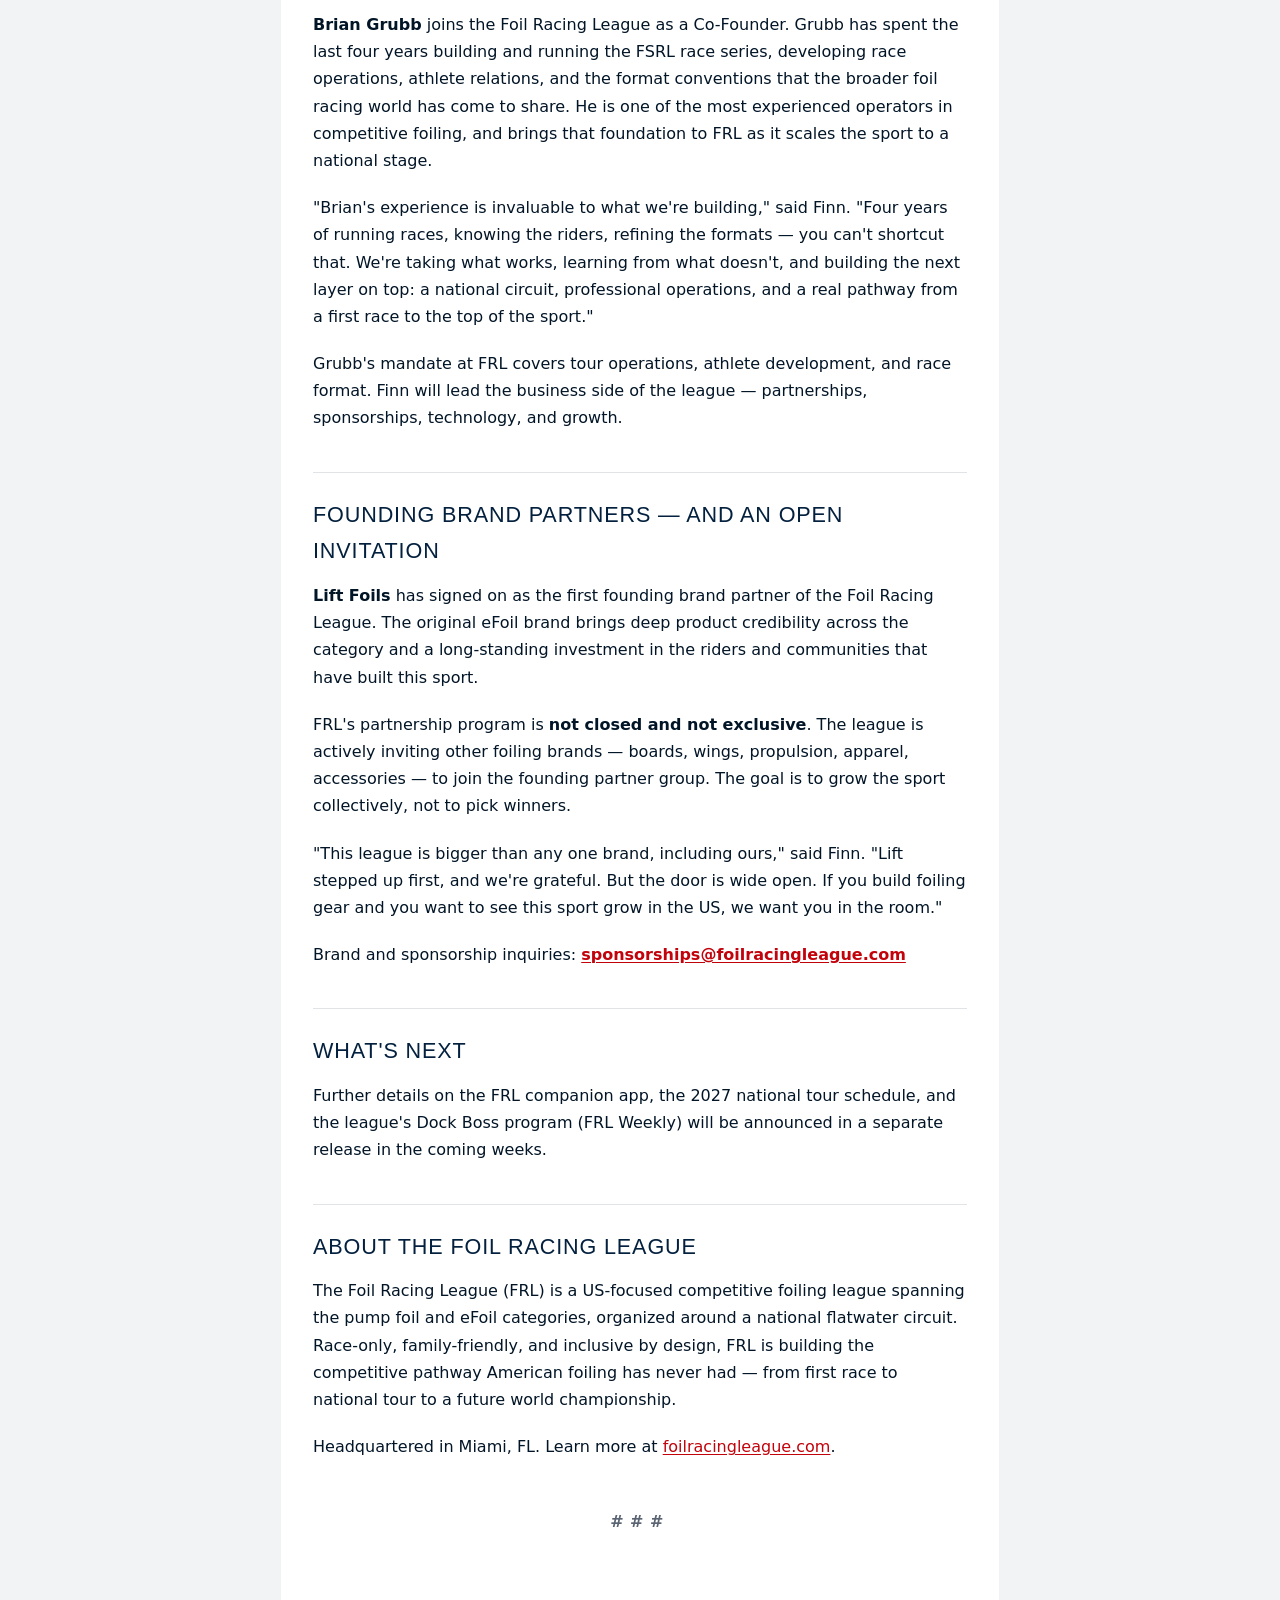
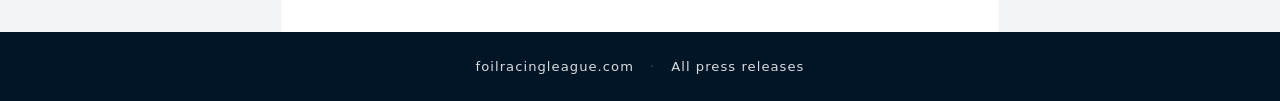
==== commit 2e6de1c9: "changed to red and now we need to remove press" ====
--- a/press/2026-05-25-frl-launches.html
+++ b/press/2026-05-25-frl-launches.html
@@ -76,7 +76,7 @@
 
     <h2 class="release__subheadline">What's next</h2>
 
-    <p>Further details on the FRL companion app, the 2027 national tour schedule, and the league's Community Director program will be announced in a separate release in the coming weeks.</p>
+    <p>Further details on the FRL companion app, the 2027 national tour schedule, and the league's Dock Boss program (FRL Weekly) will be announced in a separate release in the coming weeks.</p>
 
     <h2 class="release__subheadline">About the Foil Racing League</h2>
 
--- a/styles.css
+++ b/styles.css
@@ -64,28 +64,28 @@
   display: flex;
   align-items: center;
   justify-content: space-between;
-  padding: 1rem var(--gutter);
-  background: rgba(3, 32, 62, 0.92);
+  padding: 0.85rem var(--gutter);
+  background: rgba(255, 255, 255, 0.94);
   backdrop-filter: blur(12px);
   -webkit-backdrop-filter: blur(12px);
-  border-bottom: 1px solid rgba(255, 255, 255, 0.08);
-  transition: background 0.3s ease, padding 0.3s ease;
-}
-.nav.scrolled { padding: 0.65rem var(--gutter); background: rgba(2, 21, 39, 0.96); }
+  border-bottom: 3px solid var(--red);
+  transition: box-shadow 0.3s ease, padding 0.3s ease;
+}
+.nav.scrolled { padding: 0.6rem var(--gutter); background: rgba(255, 255, 255, 0.98); box-shadow: 0 4px 20px rgba(3, 32, 62, 0.1); }
 .nav__brand { display: flex; align-items: center; gap: 0.75rem; }
-.nav__logo { width: 32px; height: auto; }
+.nav__logo { height: 46px; width: auto; }
 .nav__name {
   font-family: var(--font-display);
   font-size: 1.3rem;
   letter-spacing: 0.06em;
-  color: var(--white);
+  color: var(--navy);
   font-weight: 400;
 }
 .nav__links { display: flex; gap: 2rem; }
 .nav__links a {
-  color: rgba(255, 255, 255, 0.85);
+  color: var(--navy);
   font-size: 0.85rem;
-  font-weight: 600;
+  font-weight: 700;
   letter-spacing: 0.08em;
   text-transform: uppercase;
   position: relative;
@@ -102,7 +102,7 @@
   background: var(--red);
   transition: width 0.25s ease;
 }
-.nav__links a:hover { color: var(--white); }
+.nav__links a:hover { color: var(--red); }
 .nav__links a:hover::after { width: 100%; }
 .nav__cta {
   background: var(--red);
@@ -129,7 +129,7 @@
   .nav__menu-btn span {
     display: block;
     width: 24px; height: 2px;
-    background: var(--white);
+    background: var(--navy);
     transition: transform 0.25s, opacity 0.25s;
   }
   .nav.menu-open .nav__menu-btn span:nth-child(1) { transform: translateY(7px) rotate(45deg); }
@@ -141,14 +141,15 @@
     top: 100%; left: 0; right: 0;
     flex-direction: column;
     gap: 0;
-    background: rgba(2, 21, 39, 0.98);
+    background: rgba(255, 255, 255, 0.98);
     padding: 1rem 0;
-    border-bottom: 2px solid var(--red);
+    border-bottom: 3px solid var(--red);
+    box-shadow: 0 12px 24px rgba(3, 32, 62, 0.12);
   }
   .nav.menu-open .nav__links a {
     padding: 1rem var(--gutter);
     font-size: 1.05rem;
-    border-bottom: 1px solid rgba(255, 255, 255, 0.06);
+    border-bottom: 1px solid rgba(3, 32, 62, 0.08);
   }
   .nav.menu-open .nav__cta {
     display: block;
@@ -164,68 +165,79 @@
 .hero {
   position: relative;
   min-height: 100vh;
-  background: var(--navy-deep);
-  color: var(--white);
-  display: flex;
-  align-items: center;
+  background: var(--off-white);
+  color: var(--navy);
+  display: flex;
+  align-items: stretch;
   overflow: hidden;
-  padding: 6rem var(--gutter) 4rem;
-}
-.hero__stripes {
-  position: absolute;
-  inset: 0;
-  display: flex;
-  pointer-events: none;
-  opacity: 0.12;
-}
-.stripe { flex: 1; height: 100%; }
-.stripe--navy { background: var(--navy-soft); }
-.stripe--white { background: var(--white); flex: 0.04; }
-.stripe--red { background: var(--red); flex: 0.5; }
-
+  padding: 0;
+}
 .hero__inner {
   position: relative;
   width: 100%;
-  max-width: var(--container);
-  margin: 0 auto;
+  max-width: none;
+  margin: 0;
   display: grid;
-  grid-template-columns: minmax(0, 1fr) minmax(0, 1.4fr);
-  gap: clamp(2rem, 6vw, 5rem);
+  grid-template-columns: 1.15fr 1fr;
+  gap: 0;
   align-items: center;
 }
-.hero__badge-wrap {
-  display: flex;
+.hero__copy {
+  padding: 8rem clamp(2rem, 6vw, 6rem) 5rem;
+  max-width: 760px;
+  margin-left: auto;
+  width: 100%;
+  box-sizing: border-box;
+}
+.hero__panel {
+  position: relative;
+  align-self: stretch;
+  background: var(--red);
+  display: flex;
+  align-items: center;
   justify-content: center;
+  clip-path: polygon(14% 0, 100% 0, 100% 100%, 0% 100%);
+  overflow: hidden;
+}
+.hero__panel::before {
+  content: '';
+  position: absolute;
+  inset: 0;
+  background: linear-gradient(135deg, rgba(255,255,255,0.10) 0%, rgba(0,0,0,0.12) 100%);
+  pointer-events: none;
+}
+.hero__badge {
+  width: min(62%, 360px);
+  position: relative;
+  z-index: 2;
+  filter: drop-shadow(0 18px 44px rgba(0,0,0,0.32));
   animation: badge-in 1.2s cubic-bezier(0.2, 0.7, 0.3, 1) both;
-}
-.hero__badge {
-  width: min(85%, 380px);
-  filter: drop-shadow(0 30px 60px rgba(0,0,0,0.4));
 }
 .kicker {
   font-family: var(--font-body);
   font-size: 0.78rem;
   font-weight: 700;
   letter-spacing: 0.25em;
-  color: var(--red-bright);
+  color: var(--red);
   margin-bottom: 1.5rem;
   text-transform: uppercase;
   animation: fade-up 0.9s 0.2s both;
 }
-.kicker--red { color: var(--red-bright); }
+.kicker--red { color: var(--red); }
 .hero__title {
   font-family: var(--font-display);
-  font-size: clamp(4rem, 12vw, 9.5rem);
+  font-size: clamp(3.5rem, 9vw, 8rem);
   line-height: 0.85;
   letter-spacing: -0.01em;
   margin-bottom: 2rem;
   font-weight: 400;
+  color: var(--navy);
   animation: fade-up 0.9s 0.4s both;
 }
 .hero__tagline {
   font-size: clamp(1.1rem, 1.8vw, 1.5rem);
   font-weight: 500;
-  color: rgba(255, 255, 255, 0.85);
+  color: var(--slate-dark);
   margin-bottom: 2.5rem;
   max-width: 480px;
   animation: fade-up 0.9s 0.6s both;
@@ -254,27 +266,29 @@
 .btn--primary:hover { background: var(--red-bright); transform: translateY(-2px); box-shadow: 0 8px 18px rgba(224, 16, 24, 0.35); }
 .btn--ghost { color: var(--white); border-color: rgba(255, 255, 255, 0.4); }
 .btn--ghost:hover { background: var(--white); color: var(--navy); border-color: var(--white); }
+.btn--ghost-navy { color: var(--navy); border-color: var(--navy); }
+.btn--ghost-navy:hover { background: var(--navy); color: var(--white); border-color: var(--navy); }
 .btn--large { padding: 1.15rem 2rem; font-size: 0.9rem; }
 
 .scroll-cue {
   position: absolute;
   bottom: 2rem;
-  left: 50%;
-  transform: translateX(-50%);
+  left: clamp(2rem, 6vw, 6rem);
+  transform: none;
   display: flex;
   flex-direction: column;
   align-items: center;
   gap: 0.5rem;
   font-size: 0.7rem;
   letter-spacing: 0.4em;
-  color: rgba(255, 255, 255, 0.5);
+  color: var(--slate);
   font-weight: 700;
   animation: fade-up 1s 1s both;
 }
 .scroll-cue__line {
   width: 1px;
   height: 60px;
-  background: linear-gradient(to bottom, rgba(255,255,255,0), rgba(255,255,255,0.6));
+  background: linear-gradient(to bottom, rgba(90,100,114,0), rgba(90,100,114,0.7));
   animation: scroll-line 1.8s ease-in-out infinite;
   transform-origin: top;
 }
@@ -293,10 +307,11 @@
 }
 
 @media (max-width: 880px) {
-  .hero { padding-top: 8rem; min-height: auto; }
-  .hero__inner { grid-template-columns: 1fr; text-align: left; }
-  .hero__badge-wrap { order: 2; }
-  .hero__badge { width: min(60%, 250px); }
+  .hero { min-height: auto; }
+  .hero__inner { grid-template-columns: 1fr; }
+  .hero__copy { padding: 7rem var(--gutter) 3rem; max-width: none; margin-left: 0; order: 1; }
+  .hero__panel { clip-path: none; min-height: 280px; order: 2; padding: 3rem 0; }
+  .hero__badge { width: min(55%, 240px); }
   .hero__title { font-size: clamp(3.5rem, 18vw, 6rem); }
   .scroll-cue { display: none; }
 }
@@ -584,18 +599,18 @@
   margin-top: 2rem;
 }
 .lake {
-  background: rgba(255, 255, 255, 0.04);
+  background: var(--off-white);
   padding: 1.5rem 1.25rem 1.5rem;
   border-radius: var(--radius);
   position: relative;
-  border-top: 3px solid var(--red-bright);
-  transition: transform 0.3s ease, background 0.3s ease;
-}
-.lake:hover { transform: translateY(-4px); background: rgba(255, 255, 255, 0.07); }
+  border-top: 3px solid var(--red);
+  transition: transform 0.3s ease, box-shadow 0.3s ease;
+}
+.lake:hover { transform: translateY(-4px); box-shadow: 0 12px 28px rgba(3, 32, 62, 0.12); }
 .lake__num {
   font-family: var(--font-display);
   font-size: 1.4rem;
-  color: var(--red-bright);
+  color: var(--red);
   display: inline-block;
   margin-right: 0.5rem;
 }
@@ -604,18 +619,18 @@
   font-size: 0.7rem;
   font-weight: 700;
   letter-spacing: 0.18em;
-  color: rgba(255, 255, 255, 0.6);
+  color: var(--slate);
   text-transform: uppercase;
 }
 .lake__name {
   font-family: var(--font-display);
   font-size: 1.6rem;
   margin-top: 1rem;
-  color: var(--white);
+  color: var(--navy);
 }
 .lake__loc {
   font-size: 0.9rem;
-  color: rgba(255, 255, 255, 0.65);
+  color: var(--slate);
   margin-top: 0.15rem;
 }
 .lake__note {
@@ -1005,25 +1020,25 @@
   margin-top: 3rem;
 }
 .press-card {
-  background: rgba(255, 255, 255, 0.04);
-  border: 1px solid rgba(255, 255, 255, 0.08);
+  background: var(--off-white);
+  border: 1px solid rgba(3, 32, 62, 0.08);
   border-radius: var(--radius);
   padding: 1.75rem 1.6rem 1.5rem;
   display: flex;
   flex-direction: column;
   gap: 0.9rem;
-  transition: transform 0.3s ease, background 0.3s ease, border-color 0.3s ease;
+  transition: transform 0.3s ease, box-shadow 0.3s ease, border-color 0.3s ease;
 }
 .press-card:hover {
   transform: translateY(-4px);
-  background: rgba(255, 255, 255, 0.06);
+  box-shadow: 0 12px 28px rgba(3, 32, 62, 0.1);
   border-color: rgba(194, 3, 11, 0.4);
 }
 .press-card__dateline {
   font-size: 0.7rem;
   font-weight: 800;
   letter-spacing: 0.22em;
-  color: var(--red-bright);
+  color: var(--red);
   text-transform: uppercase;
 }
 .press-card__title {
@@ -1031,14 +1046,14 @@
   font-size: 1.5rem;
   font-weight: 400;
   letter-spacing: 0.01em;
-  color: var(--white);
+  color: var(--navy);
   line-height: 1.15;
   margin: 0;
 }
 .press-card__excerpt {
   font-size: 0.93rem;
   line-height: 1.55;
-  color: rgba(255, 255, 255, 0.72);
+  color: var(--slate-dark);
   margin: 0;
   flex: 1;
 }
@@ -1046,14 +1061,14 @@
   font-size: 0.82rem;
   font-weight: 800;
   letter-spacing: 0.15em;
-  color: var(--red-bright);
+  color: var(--red);
   text-transform: uppercase;
   text-decoration: none;
   padding-top: 0.5rem;
-  border-top: 1px solid rgba(255, 255, 255, 0.1);
+  border-top: 1px solid rgba(3, 32, 62, 0.1);
   transition: color 0.2s ease;
 }
-.press-card__link:hover { color: var(--white); }
+.press-card__link:hover { color: var(--navy); }
 
 .press-inquiries {
   color: var(--red-bright);
@@ -1106,7 +1121,11 @@
 }
 .contact__badge {
   width: min(50%, 180px);
-  filter: drop-shadow(0 20px 40px rgba(0,0,0,0.4));
+  background: var(--white);
+  padding: 18px 22px;
+  border-radius: 12px;
+  box-sizing: content-box;
+  box-shadow: 0 20px 40px rgba(0,0,0,0.3);
 }
 .contact__sub {
   font-family: var(--font-display);
@@ -1168,7 +1187,7 @@
   gap: 3rem;
   align-items: start;
 }
-.footer__logo { width: 60px; }
+.footer__logo { width: 52px; background: var(--white); padding: 8px 10px; border-radius: 8px; box-sizing: content-box; }
 .footer__head {
   font-family: var(--font-display);
   font-size: 1.05rem;
--- a/press/press.css
+++ b/press/press.css
@@ -30,8 +30,12 @@
   letter-spacing: 0.04em;
 }
 .press-nav__badge {
-  height: 36px;
+  height: 30px;
   width: auto;
+  background: var(--white);
+  padding: 5px 7px;
+  border-radius: 6px;
+  box-sizing: content-box;
 }
 .press-nav__back {
   color: rgba(255, 255, 255, 0.75);
